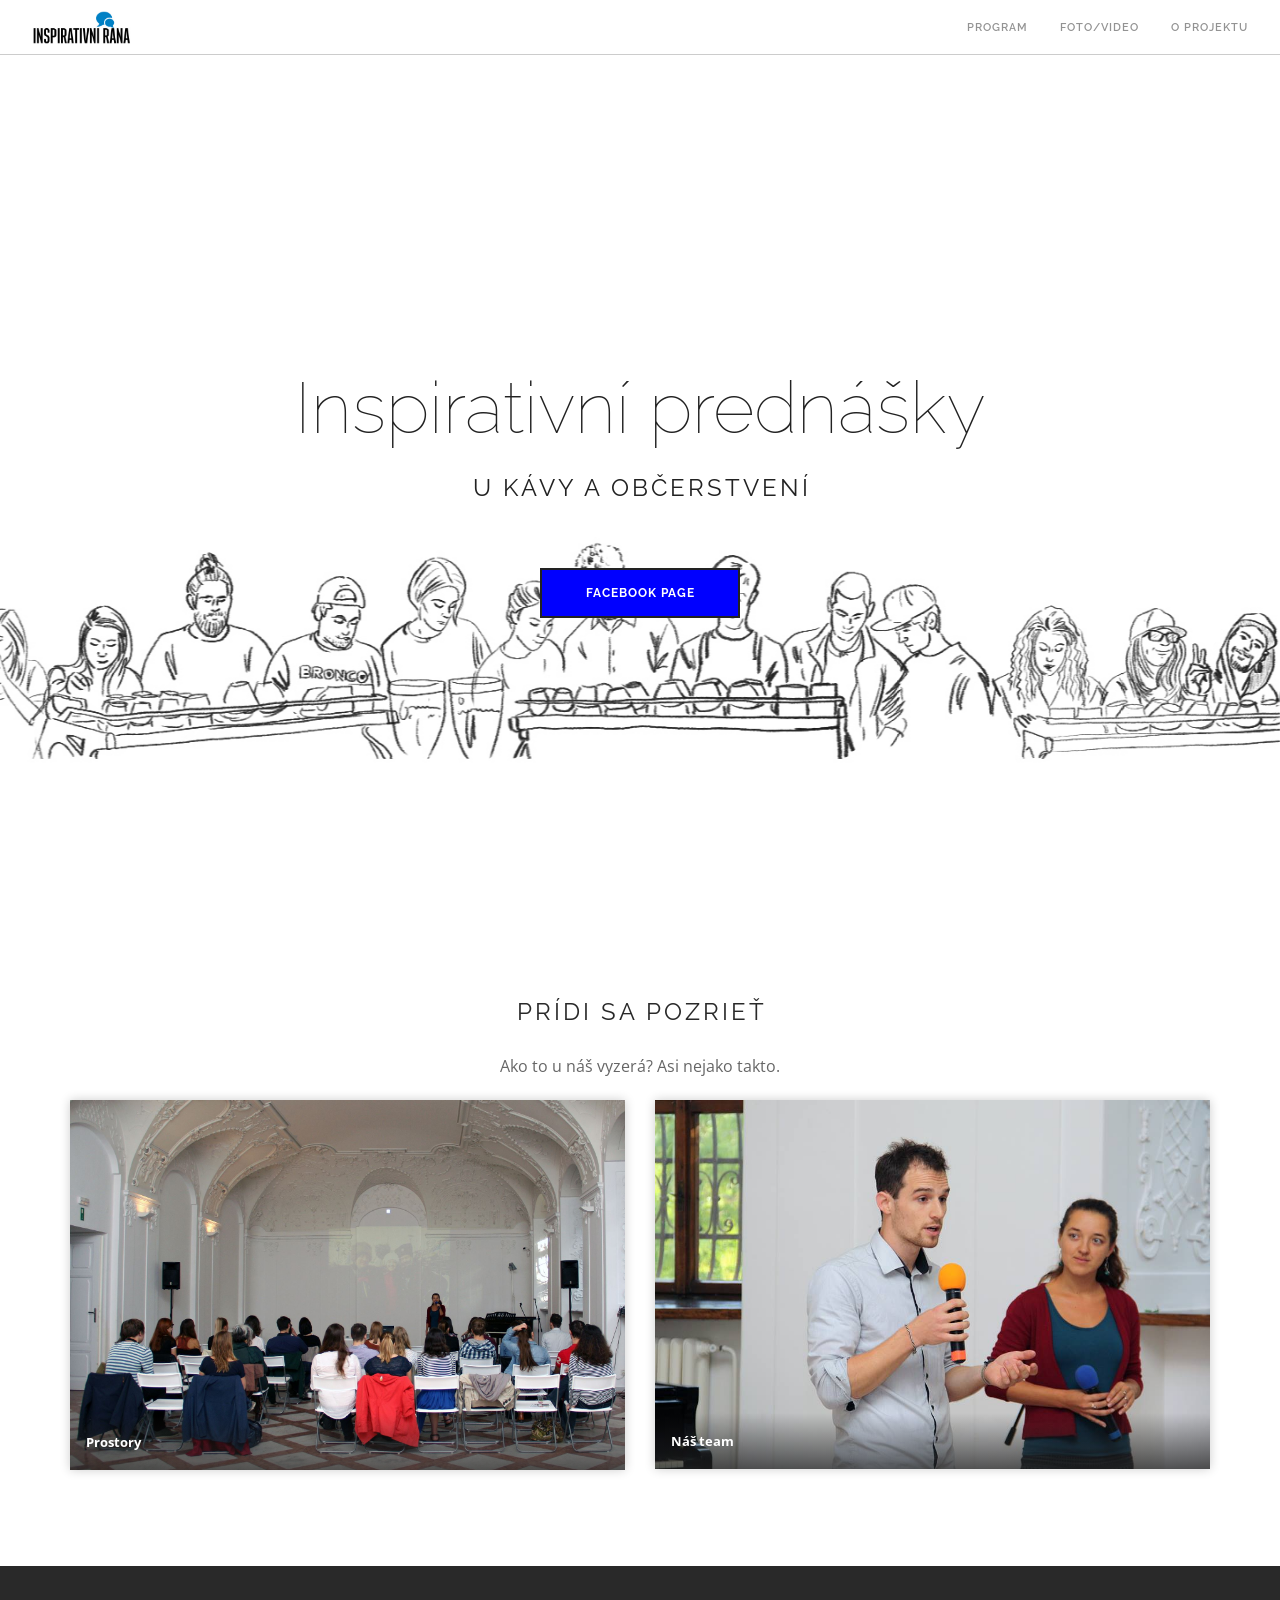
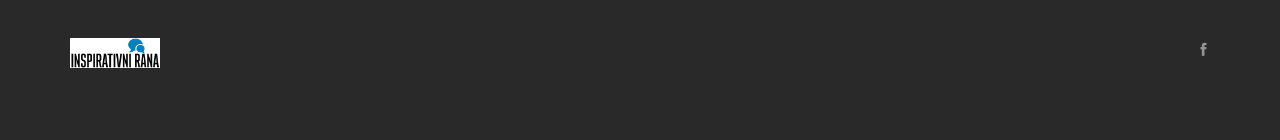
==== index.html @ ce7158dd "prvni pokus" ====
<!doctype html>
<html lang="en">
    <head>
        <meta charset="utf-8">
        <title>Inspirativní rána</title>
        <meta name="viewport" content="width=device-width, initial-scale=1">
        <link href="css/bootstrap.css" rel="stylesheet" type="text/css" media="all" />
        <link href="css/themify-icons.css" rel="stylesheet" type="text/css" media="all" />
        <link href="css/flexslider.css" rel="stylesheet" type="text/css" media="all" />
        <link href="css/lightbox.min.css" rel="stylesheet" type="text/css" media="all" />
        <link href="css/ytplayer.css" rel="stylesheet" type="text/css" media="all" />
        <link href="css/theme.css" rel="stylesheet" type="text/css" media="all" />
        <link href="css/custom.css" rel="stylesheet" type="text/css" media="all" />
        <link href='http://fonts.googleapis.com/css?family=Lato:300,400%7CRaleway:100,400,300,500,600,700%7COpen+Sans:400,500,600' rel='stylesheet' type='text/css'>
    </head>
    <body class="scroll-assist">
        <div class="nav-container">
            <nav>
                <div class="nav-bar">
                    <div class="module left">
                        <a href="index.html">
                            <img class="logo logo-light" alt="Engeto Hackathon" src="img/inspi_rana.png" />
                            <img class="logo logo-dark" alt="Engeto Hackathon" src="img/inspi_rana.png" />
                        </a>
                    </div>
                    <div class="module widget-handle mobile-toggle right visible-sm visible-xs">
                        <i class="ti-menu"></i>
                    </div>
                    <div class="module-group right">
                        <div class="module left">
                            <ul class="menu">
                                <li>
                                    <a href="program.html">
                                        Program
                                    </a>
                                </li>
                                <li>
                                    <a href="fotovideo.html">
                                        Foto/Video
                                    </a>
                                </li>
                                <li>
                                    <a href="oprojektu.html">
                                        O projektu
                                    </a>
                                </li>
                            </ul>
                        </div>
                        <!--end of menu module-->
                    </div>
                    <!--end of module group-->
                </div>
            </nav>
        </div>
        <div class="main-container">
            <section class="cover fullscreen image-slider slider-all-controls controls-inside parallax">
                <ul class="slides">
                    <li class="overlay image-bg bg-light">
                        <div class="background-image-holder">
                            <img alt="image" class="background-image" src="img/inspi_back.jpg" />
                        </div>
                        <div class="container v-align-transform">
                            <div class="row">
                                <div class="col-sm-10 col-sm-offset-1 text-center">
                                    <h1 class="mb40 mb-xs-16 large">Inspirativní prednášky</h1>
                                    <h4 class="uppercase mb16">U kávy a občerstvení</h4>
                                    <a class="btn btn-lg btn-blue mt40" href="https://www.facebook.com/inspirana" target="_blank">Facebook Page</a>
                                </div>
                            </div>
                            <!--end of row-->
                        </div>
                        <!--end of container-->
                    </li>
                </ul>
            </section>
            <section>
                <div class="container">
                    <div class="row">
                        <div class="col-md-8 col-md-offset-2 col-sm-10 col-sm-offset-1 text-center">
                            <h4 class="uppercase mb16">Prídi sa pozrieť</h4>
                            <p class="lead mb80">
                                Ako to u náš vyzerá? Asi nejako takto.
                            </p>
                        </div>
                    </div>
                    <div class="row mb64 mb-xs-32">
                        <div class="col-sm-6">
                            <div class="image-caption cast-shadow mb-xs-32">
                                <img alt="Captioned Image" src="img/prostory.jpg" />
                                <div class="caption">
                                    <p>
                                        <strong>Prostory</strong>
                                    </p>
                                </div>
                            </div>
                        </div>
                        <div class="col-sm-6">
                            <div class="image-caption cast-shadow mb-xs-32">
                                <img alt="Captioned Image" src="img/nas_tim.jpg" />
                                <div class="caption">
                                    <p>
                                        <strong>Náš team</strong>
                                    </p>
                                </div>
                            </div>
                        </div>
                    </div>
                </div>
            </section>
            <footer class="footer-1 bg-dark">
                <div class="container">
                    <div class="row">
                        <div class="col-sm-3">
                            <img alt="Logo" class="logo" src="img/inspi_rana.png" />
                        </div>
                        <div class="col-md-offset-6 col-sm-3 text-right">
                            <ul class="list-inline social-list">
                                <li>
                                    <a href="https://www.facebook.com/inspirana" target="_blank">
                                        <i class="ti-facebook"></i>
                                    </a>
                                </li>
                            </ul>
                        </div>
                    </div>
                    <!--end of row-->
                </div>
                <!--end of container-->
            </footer>
        </div>

        </div>
        <!--end modal strip-->
        <script src="js/jquery.min.js"></script>
        <script src="js/bootstrap.min.js"></script>
        <script src="js/flickr.js"></script>
        <script src="js/flexslider.min.js"></script>
        <script src="js/lightbox.min.js"></script>
        <script src="js/masonry.min.js"></script>
        <script src="js/twitterfetcher.min.js"></script>
        <script src="js/spectragram.min.js"></script>
        <script src="js/ytplayer.min.js"></script>
        <script src="js/countdown.min.js"></script>
        <script src="js/smooth-scroll.min.js"></script>
        <script src="js/parallax.js"></script>
        <script src="js/scripts.js"></script>
    </body>
</html>
---- css/ytplayer.css ----
/*___________________________________________________________________________________________________________________________________________________
 _ jquery.mb.components                                                                                                                             _
 _                                                                                                                                                  _
 _ file: mb.YTPlayer.css                                                                                                                            _
 _ last modified: 19/08/14 19.57                                                                                                                    _
 _                                                                                                                                                  _
 _ Open Lab s.r.l., Florence - Italy                                                                                                                _
 _                                                                                                                                                  _
 _ email: matteo@open-lab.com                                                                                                                       _
 _ site: http://pupunzi.com                                                                                                                         _
 _       http://open-lab.com                                                                                                                        _
 _ blog: http://pupunzi.open-lab.com                                                                                                                _
 _ Q&A:  http://jquery.pupunzi.com                                                                                                                  _
 _                                                                                                                                                  _
 _ Licences: MIT, GPL                                                                                                                               _
 _    http://www.opensource.org/licenses/mit-license.php                                                                                            _
 _    http://www.gnu.org/licenses/gpl.html                                                                                                          _
 _                                                                                                                                                  _
 _ Copyright (c) 2001-2014. Matteo Bicocchi (Pupunzi);                                                                                              _
 ___________________________________________________________________________________________________________________________________________________*/


@charset"UTF-8";

.mb_YTPlayer :focus {
  outline: 0;
}

.mb_YTPlayer{
  display:block;
  transform:translateZ(0);
  transform-style: preserve-3d;
  perspective: 1000;
  backface-visibility: hidden;
  transform:translate3d(0,0,0);
  animation-timing-function: linear;
  box-sizing: border-box;
}

.mbYTP_wrapper iframe {
  max-width: 4000px !important;
}

.inline_YTPlayer{
  margin-bottom: 20px;
  vertical-align:top;
  position:relative;
  left:0;
  overflow: hidden;
  border-radius: 4px;
  box-shadow: 0 0 5px rgba(0,0,0,.7);
  background: rgba(0,0,0,.5);
}

.inline_YTPlayer img{
  border: none!important;
  margin:0!important;
  padding:0!important;
  -moz-transform: none!important;
  -webkit-transform: none!important;
  -o-transform: none!important;
  transform: none!important;
}

/*CONTROL BAR*/

.mb_YTPBar .ytpicon{
  font-size: 20px;
  font-family: 'ytpregular';
}

.mb_YTPBar .mb_YTPUrl.ytpicon{
  font-size: 30px;
}

.mb_YTPBar{
  transition: opacity 1s;
  -moz-transition: opacity 1s;
  -webkit-transition: opacity 1s;
  -o-transition: opacity 1s;
  display:block;
  width:100%;
  height:10px;
  padding:5px;
  background:#333;
  position:fixed;
  bottom:0;
  left:0;
  -moz-box-sizing:padding-box;
  -webkit-box-sizing:border-box;
  text-align:left;
  z-index: 1000;
  font: 14px/16px sans-serif;
  color:white;
  opacity:.1;
}

.mb_YTPBar.visible, .mb_YTPBar:hover{
  opacity:1;
}

.mb_YTPBar .buttonBar{
  -moz-transition: all 1s;
  -webkit-transition: all 1s;
  -o-transition: all 1s;
  transition: all 1s;
  background:transparent;
  font:12px/14px Calibri;
  position:absolute;
  top:-30px;
  left:0;
  padding: 5px;
  width:100%;
  -moz-box-sizing: border-box;
  -webkit-box-sizing: border-box;
  -o-box-sizing: border-box;
  box-sizing: border-box;
}

.mb_YTPBar:hover .buttonBar{
  background: rgba(0,0,0,0.4);
}

.mb_YTPBar span{
  display:inline-block;
  font:16px/20px Calibri, sans-serif;
  position:relative;
  width: 30px;
  height: 25px;
  vertical-align: middle;
}

.mb_YTPBar span.mb_YTPTime{
  width: 130px;
}

.mb_YTPBar span.mb_YTPUrl,.mb_YTPBar span.mb_OnlyYT {
  position: absolute;
  width: auto;
  display:block;
  top:6px;
  right:10px;
  cursor: pointer;
}

.mb_YTPBar span.mb_YTPUrl img{
  width: 60px;
}

.mb_YTPBar span.mb_OnlyYT {
  left:185px;
  right: auto;
}
.mb_YTPBar span.mb_OnlyYT img{
  width: 25px;
}

.mb_YTPBar span.mb_YTPUrl a{
  color:white;
}

.mb_YTPPlaypause,.mb_YTPlayer .mb_YTPPlaypause img{
  cursor:pointer;
}

.mb_YTPMuteUnmute{
  cursor:pointer;
}

/*PROGRESS BAR*/
.mb_YTPProgress{
  height:10px;
  width:100%;
  background:#222;
  bottom:0;
  left:0;
}

.mb_YTPLoaded{
  height:10px;
  width:0;
  background:#444;
  left:0;
}

.mb_YTPseekbar{
  height:10px;
  width:0;
  background:#fff;
  bottom:0;
  left:0;
  box-shadow: rgba(82, 82, 82, 0.47) 1px 1px 3px;
}

.YTPOverlay{
  backface-visibility: hidden;
  -webkit-backface-visibility: hidden;
  -webkit-transform-style: "flat";
  box-sizing: border-box;
}

/*RASTER OVERLAY*/
.YTPOverlay.raster{
  background: url("../images/raster.png");
}

.YTPOverlay.raster.retina{
  background: url("../images/raster@2x.png");
}

.YTPOverlay.raster-dot{
  background: url("../images/raster_dot.png");
}

.YTPOverlay.raster-dot.retina{
  background: url("../images/raster_dot@2x.png");
}
---- css/custom.css ----
/****** PLACE YOUR CUSTOM STYLES HERE ******/
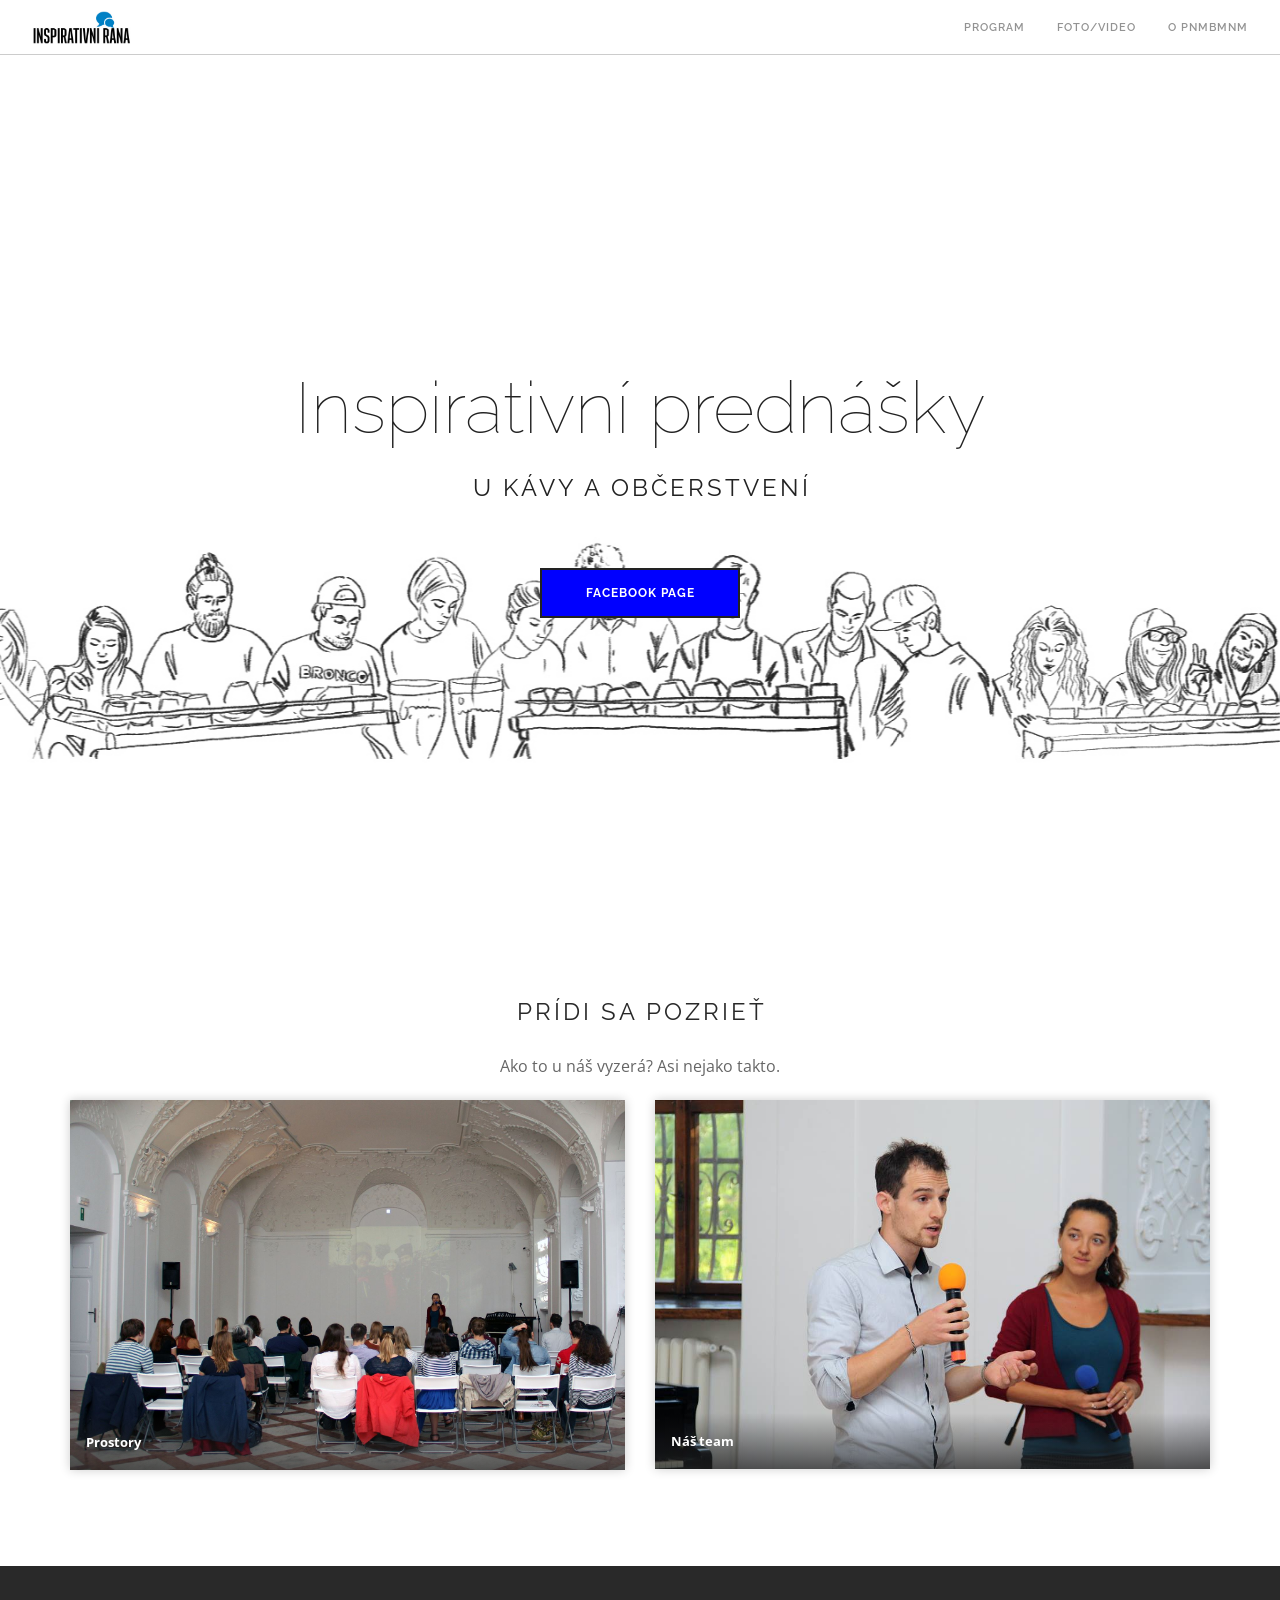
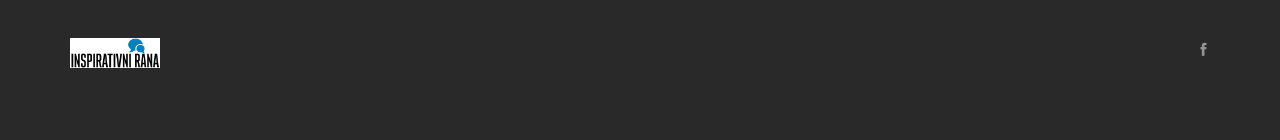
==== commit 24590c6a: "zmena" ====
--- a/index.html
+++ b/index.html
@@ -41,8 +41,7 @@
                                 </li>
                                 <li>
                                     <a href="oprojektu.html">
-                                        O projektu
-                                    </a>
+                                        O pnmbmnm                                     </a>
                                 </li>
                             </ul>
                         </div>
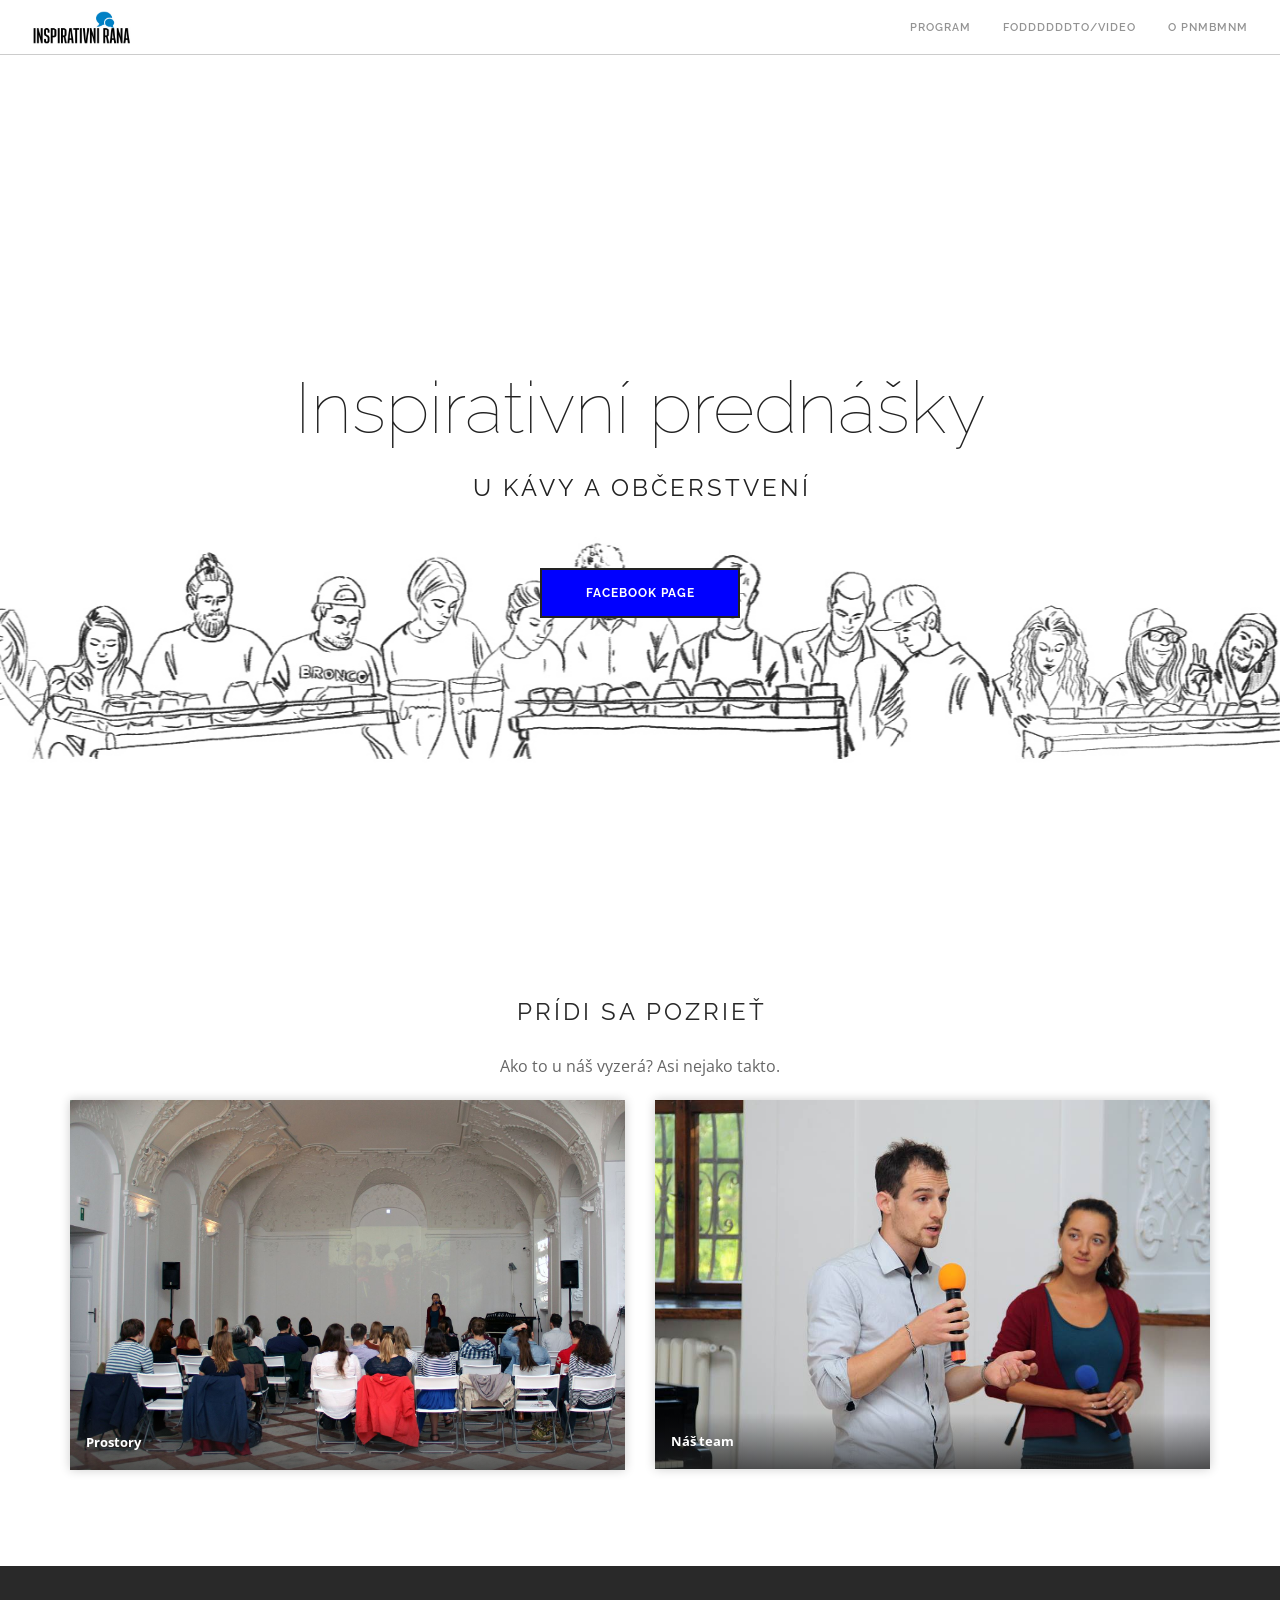
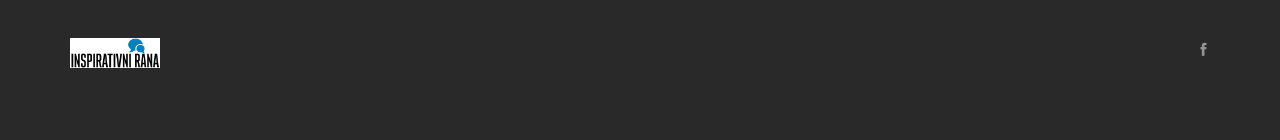
==== commit d7a595b0: "zmena2" ====
--- a/index.html
+++ b/index.html
@@ -36,7 +36,7 @@
                                 </li>
                                 <li>
                                     <a href="fotovideo.html">
-                                        Foto/Video
+                                        Foddddddto/Video
                                     </a>
                                 </li>
                                 <li>
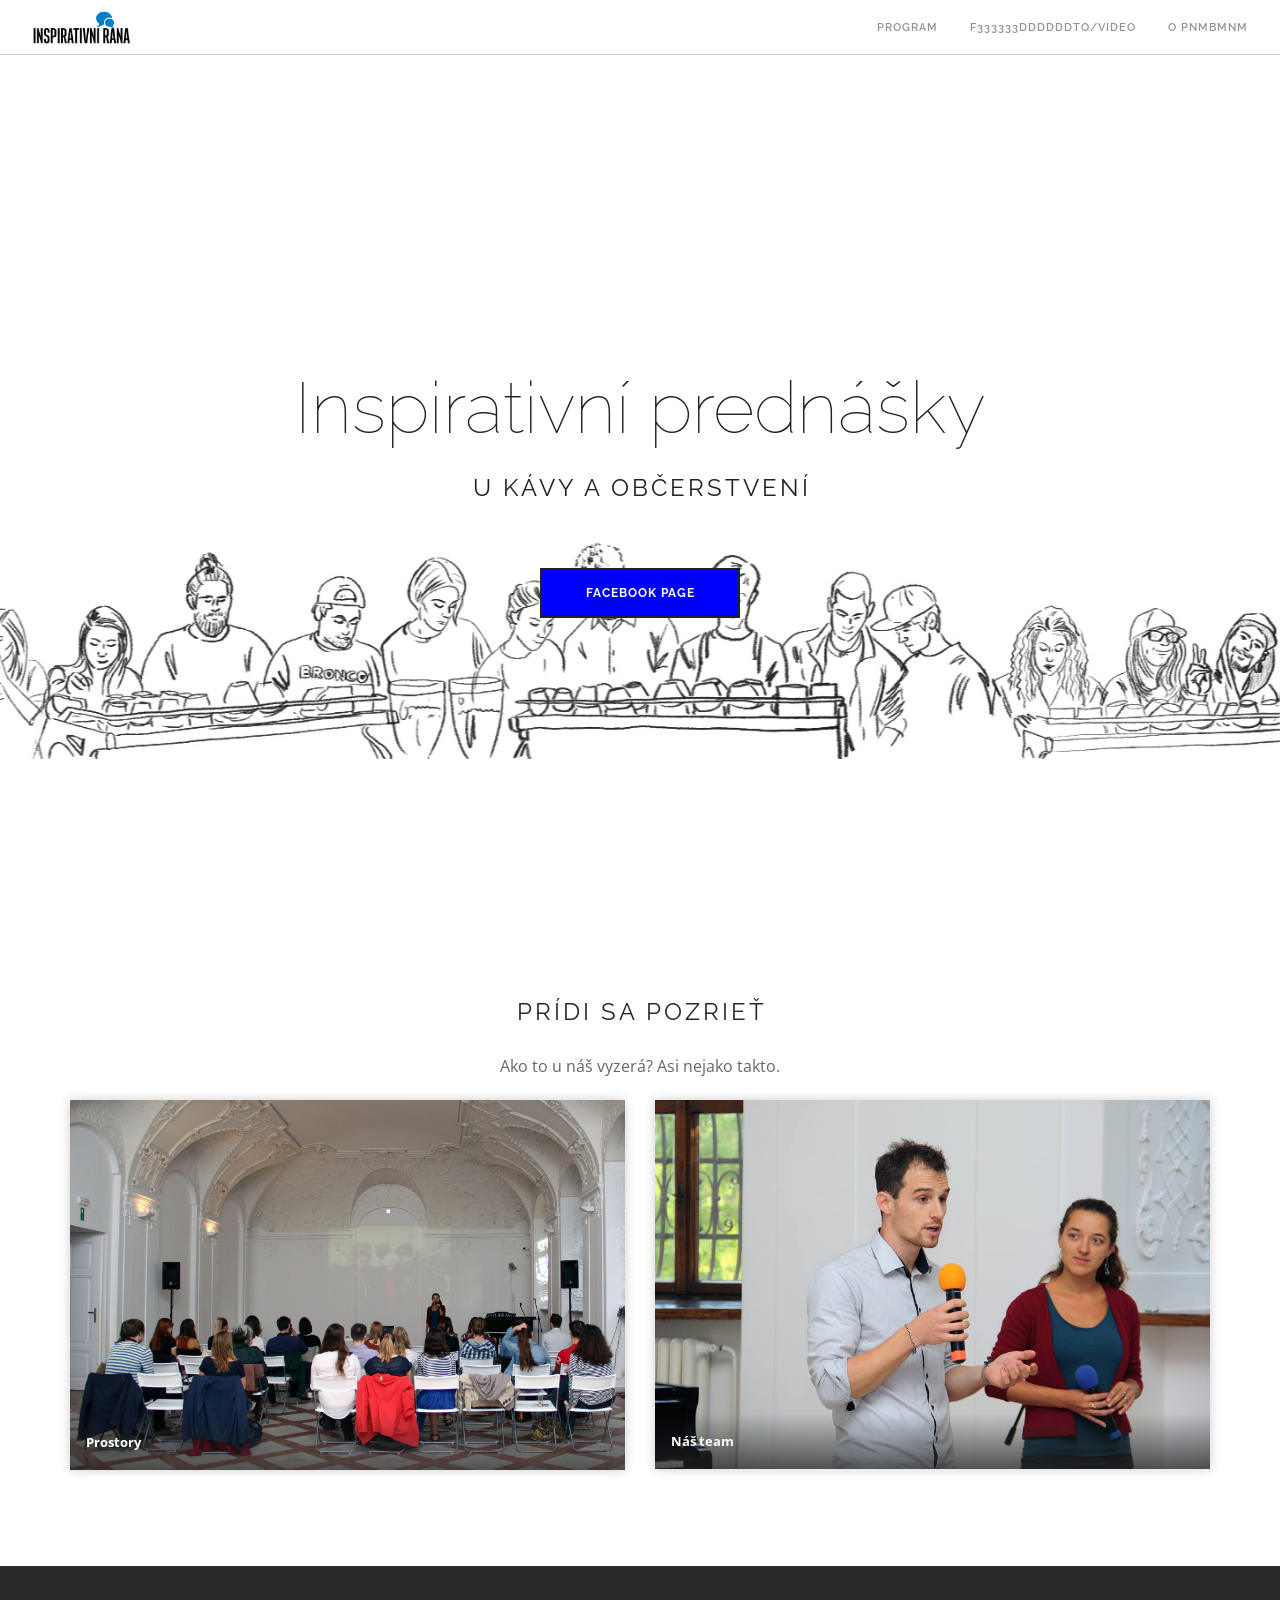
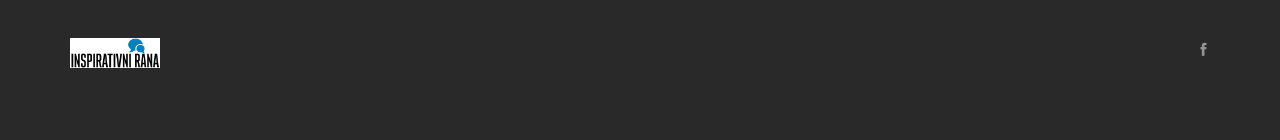
==== commit 9b82b26f: "zmena š" ====
--- a/index.html
+++ b/index.html
@@ -36,7 +36,7 @@
                                 </li>
                                 <li>
                                     <a href="fotovideo.html">
-                                        Foddddddto/Video
+                                        F333333ddddddto/Video
                                     </a>
                                 </li>
                                 <li>
